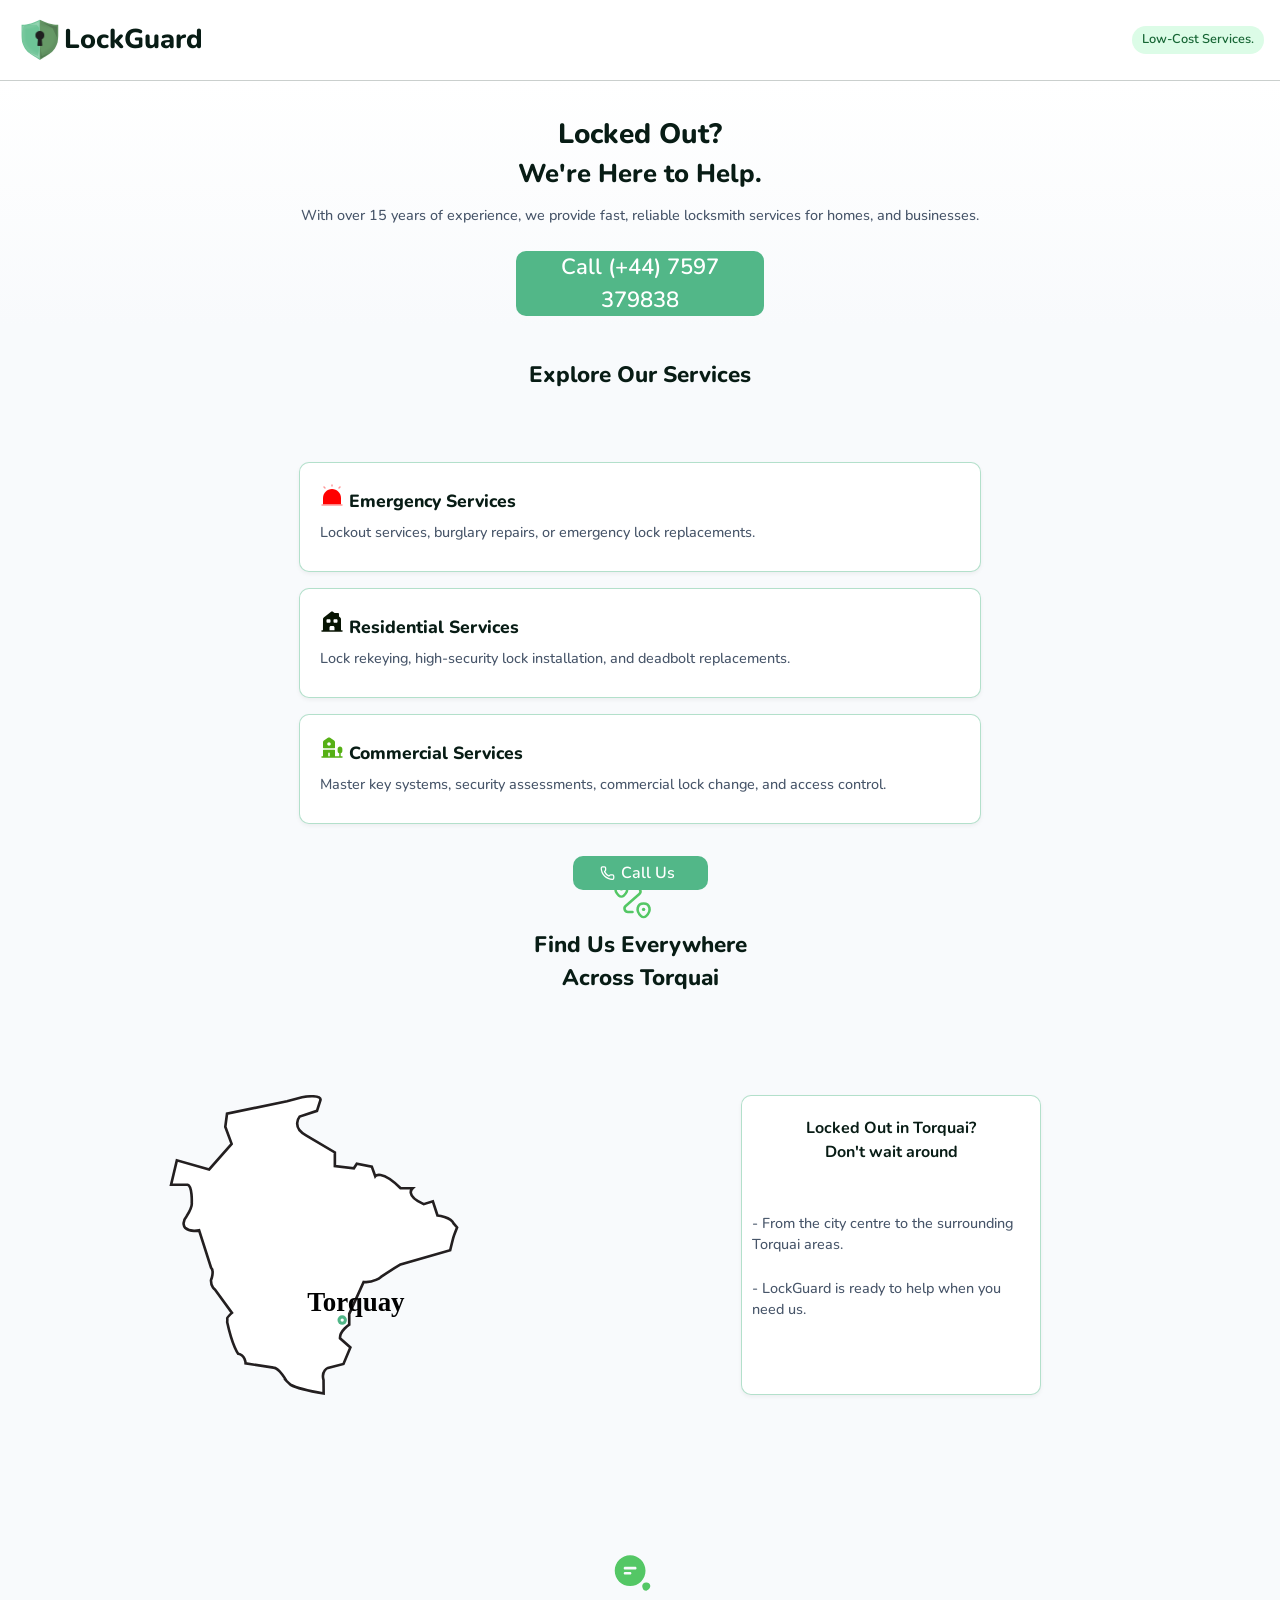
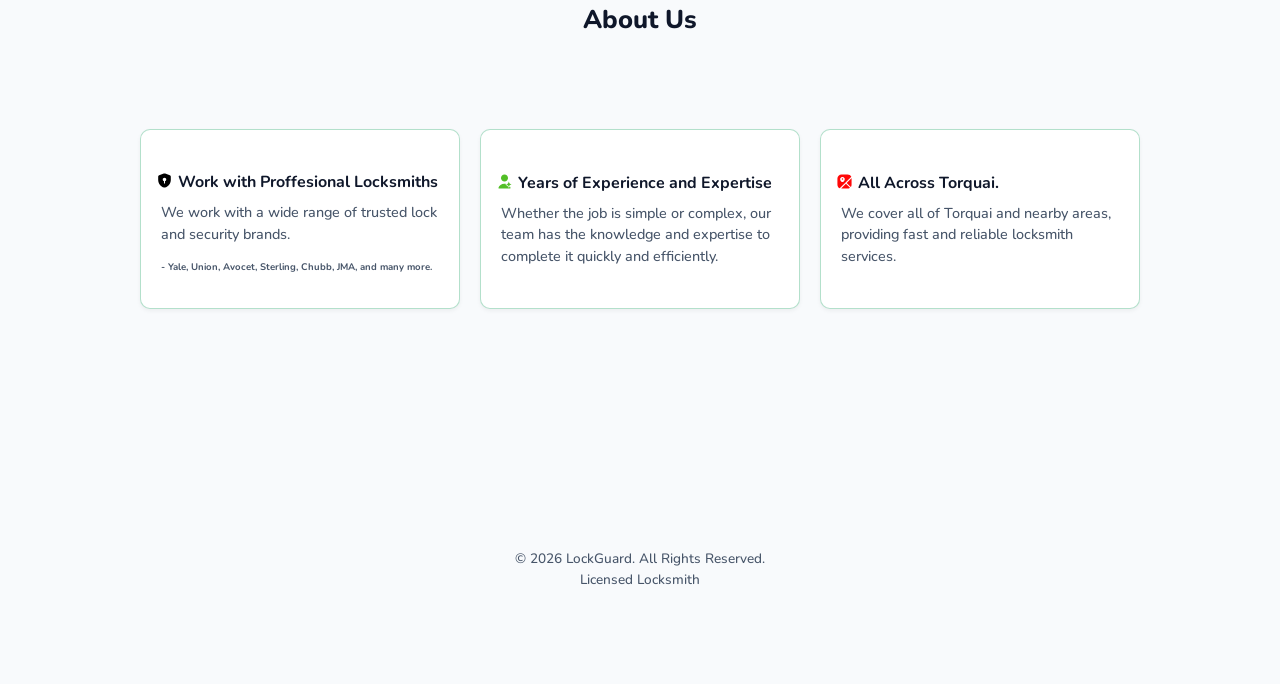
==== torquay/index.html @ 0bd4896e "torquay" ====
<!DOCTYPE html>
<html lang="en-GB">
<head>
  <meta charset="UTF-8" />
  <meta name="viewport" content="width=device-width, initial-scale=1.0" />
  <title>LockGuard</title>
  <link rel="icon" href="/assests/logo-title.png" class="title-logo">
  <link rel="stylesheet" href="/styles.css" />
  <link rel="preconnect" href="https://fonts.googleapis.com">
  <link rel="preconnect" href="https://fonts.gstatic.com" crossorigin>
  <link href="https://fonts.googleapis.com/css2?family=Nunito:ital,wght@0,200..1000;1,200..1000&display=swap" rel="stylesheet">
</head>
<body class="nunito-font">

  <!-- Sticky Num Bar -->
  <div class="emergency-bar">
    <a href="tel:+44 7597 379838" class="btn-call">
       <img src="/icons/phone.svg" class="call-icon">Call Us
    </a>
  </div>

  <!-- Header -->
  <header class="header">
    <div class="logo"><img src="/assests/logo.svg" alt="" class="lock-logo"> LockGuard</div>
    <div class="status-badge" id="statusBadge">Low-Cost Services.</div> 
  </header>

  <main>
    <!-- Hero Section -->
    <section class="hero">
      <h1>Locked Out?</h1> <h2>We're Here to Help.</h2>
      <p>With over 15 years of experience, we provide fast, reliable locksmith services for homes, and businesses.</p>
      
      <div class="hero-actions">
        <a href="tel:+44 7597 379838" class="btn btn-primary">Call (+44) 7597 379838</a>
      </div>
    </section>

    <!-- Services Grid -->
    <section id="services" class="services">
      <h1>Explore Our Services</h1>
      
      <div class="service-card">
        <h3><img src="/icons/alarm.svg" alt="" class="service-icon"> Emergency Services</h3>
        <p>Lockout services, burglary repairs, or emergency lock replacements.</p>
      </div>


      <div class="service-card">
        <h3><img src="/icons/house.svg" alt="" class="service-icon"> Residential Services</h3>
        <p>Lock rekeying, high-security lock installation, and deadbolt replacements.</p>
      </div>

      <div class="service-card">
        <h3><img src="/icons/building.svg" alt="" class="service-icon"> Commercial Services</h3>
        <p>Master key systems, security assessments, commercial lock change, and access control.</p>
      </div>
    </section>

    <section class="map-page">
      <div class="map-box">
        <img src="/icons/map-icon.svg" alt="" class="map-icon">
        <h2 class="map-title"> Find Us Everywhere <br>Across Torquai</h2>
        <div class="map-content">
          <img src="/assests/torquay-map.svg" alt="" class="devon-map">
          <div class="map-text">
            <p class="map-txt"> Locked Out in Torquai? <br> Don't wait around</p>
            <br>
            
            <p class="map-txt-b">- From the city centre to the surrounding Torquai areas.<br> <br> -  LockGuard is ready to help when you need us.</p>
          </div>
        </div>

      </div>

    </section>
    <div class="about-title">
    <img src="/icons/about-us.svg" alt="" class="map-icon">
    <h1 class="about-us">About Us</h1>
    </div>
    <section class="more-details">
        
          <div class="service-card-bottom bottom-card-l">
          <h4><img src="/icons/security-safe.svg" alt="" class="details-icon">Work with Proffesional Locksmiths</h4>
          <p class="details-text">We work with a wide range of trusted lock and security brands.</p>
          <p class="brands-text">- Yale, Union, Avocet, Sterling, Chubb, JMA, and many more.</p><br>
          </div>
          <div class="service-card-bottom">
          <h4><img src="/icons/experience.svg" alt="" class="details-icon">Years of Experience and Expertise</h4>
          <p class="details-text">Whether the job is simple or complex, our team has the knowledge and expertise to complete it quickly and efficiently.</p>
          </div>
          <div class="service-card-bottom">
          <h4><img src="/icons/map.svg" alt="" class="details-icon">All Across Torquai.</h4>
          <p class="details-text">We cover all of Torquai and nearby areas, providing fast and reliable locksmith services.</p>
          </div>
        
    </section>


  </main>

  <footer>
    <p>&copy; 2026 LockGuard. All Rights Reserved.</p>
    <p>Licensed Locksmith </p>
  </footer>

  <script src="/script.js"></script>
</body>
</html>
---- styles.css ----
/* Color Palette Variables - Edit these to change your theme easily */
:root {
  --primary: #1e3a8a;      /* Deep Blue */
  --accent: #f59e0b;       /* Gold / Safety Amber */
  --danger: #dc2626;       /* Urgent Red for Call Button */
  --bg-light: #f8fafc;
  --text-dark: #0f172a;
  --text-muted: #475569;
  --radius: 10px;
}

* {
  box-sizing: border-box;
  margin: 0;
  padding: 0;
  
}

.nunito-font {
  font-family: "Nunito", sans-serif;
  font-optical-sizing: auto;
  font-weight: 500;
  font-style: normal;
}

body {
  background-color: var(--bg-light);
  color: var(--text-dark);
  line-height: 1.5;
  padding-bottom: 70px; /* Space for sticky call */
}

/* Sticky Call btn */
.emergency-bar {
  position: fixed;
  bottom: 0;
  left: 0;
  right: 0;
  background: transparent;
  padding: 10px 16px;
  z-index: 1000;
  display: flex;
  justify-content:center;

}


.btn-call {
  background-color: #52b788;
  color: #ffffff;
  font-size: 1rem;
  text-align: center;
  display: flex;
  align-items: center;
  justify-content: center;
  text-decoration: none;
  border-radius: var(--radius);
  padding: 5px 0px;
  width: 15vh;
  border: none;
  outline: none;
  font-weight: 600;

  /* Animation properties */
  animation: phoneShake 3s infinite ease-in-out;
}

.btn-call:focus{
  border: none;
  outline: none;
}

/* 2. Define the keyframes */
@keyframes phoneShake {
  /* 0% to 70%: Button stays completely still (~2.1s pause) */
  0%, 70%, 100% {
    transform: rotate(0deg) scale(1);
  }
  
  /* 70% to 90%: Quick phone wiggle effect (~0.6s duration) */
  72% { transform: rotate(-6deg) scale(1.02); }
  75% { transform: rotate(6deg) scale(1.02); }
  78% { transform: rotate(-5deg); }
  81% { transform: rotate(5deg); }
  84% { transform: rotate(-3deg); }
  87% { transform: rotate(3deg); }
  90% { transform: rotate(0deg) scale(1); }
}

.call-icon {
  width: 16px;
  height: 16px;
  padding-right: 1px;
  
}

/* Header */
.header {
  display: flex;
  justify-content: space-between;
  align-items: center;
  padding: 16px;
  background-color: #ffffff;
  border-bottom: 1px solid #081c1536;
}

.logo {
  font-weight: 800;
  font-size: 1.4rem;
  color: #081c15;
  display: flex;
  flex-flow: row;
  align-items: center;
}

.lock-logo{
  width: 40px;
  height: 40px;
}

.status-badge {
  background-color: #dcfce7;
  color: #166534;
  font-size: 0.8rem;
  font-weight: 600;
  padding: 4px 10px;
  border-radius: 20px;
}

/* Hero Section */
.hero {
  padding: 32px 20px 10px 20px;
  text-align: center;
  background: linear-gradient(180deg, #ffffff 0%, var(--bg-light) 100%);
}

.hero h1 {
  font-size: 1.75rem;
  color: #081c15;
  font-weight: 800;
}

.hero h2 {
  font-size: 1.6rem;
  color: #081c15;
  margin-bottom: 12px;
  font-weight: 800;
}

.hero p {
  color: var(--text-muted);
  font-size: 0.9rem;
  margin-bottom: 24px;
}

.hero-actions {
  display: flex;
  flex-direction: column;
  justify-content: center;
  align-items: center;
  gap: 12px;
}

/* Buttons */
.btn {
  display: inline-block;
  padding: 12px 20px;
  border-radius: var(--radius);
  text-decoration: none;
  font-weight: 600;
  border: none;
  cursor: pointer;
  width: 75%;
}

.btn-primary {
  background-color: #52b788;
  color: #ffffff;
  border: none;
}

.btn-primary:hover{
  transform: scale(95%);
}

.btn-call

 

/* Services */

.service-icon{
  width: 20px;
  height: 20px;
  transform: translate(-10px, 1px, 0)

}

.services {
  padding: 32px 20px;
}

.services h1 {
  font-size: 1.4rem;
  margin-bottom: 50px;
  text-align: center;
  color: #081c15;
  font-weight: 800;
}

.service-card {
  background: #ffffff;
  padding: 20px;
  border-radius: var(--radius);
  margin-bottom: 16px;
  box-shadow: 0 2px 4px rgba(0,0,0,0.05);
  border: 1px solid #52b7886f;
 
}

.service-card h3 {
  font-size: 1.1rem;
  margin-bottom: 8px;
  color: #081c15;
  font-weight: 800;
}

.service-card p {
  font-size: 0.9rem;
  color: var(--text-muted);
}



.devon-map{
  width: 180x;
  height: 180px;
  margin-bottom: 50px;
}

.map-box{
  display: flex;
  align-items: center;
  justify-content: center;
  text-align: center;
  flex-flow: column;
  margin-bottom: 50px;
}

.map-title{
  text-align: center;
  margin-bottom: 50px;
  font-size: 1.4rem;
  color: #081c15;
  font-weight: 800;
}

.map-content{
  display: flex;
  flex-flow: row;
  justify-content: center;
}

.map-text{
  background: #ffffff;
  border-radius: var(--radius);
  box-shadow: 0 2px 4px rgba(0,0,0,0.05);
  border: 1px solid #52b7886f;
  height: 200px;
  width: 190px;
  padding: 5px;
  margin-left: 25px;
  margin-bottom: 50px;
  
}

.map-txt{
  color: #081c15;
  font-size: 0.8rem;
  font-weight: 700;
  text-align: center;
}

.map-txt-title-b{
  color: #081c15;
  font-size: 0.8rem;
  font-weight: 600;
  text-align: start;
  padding-left: 1px;  

}

.map-txt-b{
  color: var(--text-muted);
  font-size: 0.8rem;
  text-align: start;
  padding-left: 1px;
  margin-bottom: 5px;

}


.map-icon{
  width: 32px;
  height: 32px;
}

/* -- ABOUT US -- SECTION */


.more-details{
  display: flex;
  flex-flow: column;
  align-items: center;
}


.about-us{
  margin-bottom: 30px;
  text-align: center;
  font-size: 1.6rem;
  font-weight: 800;

}



.more-details h1{
  margin-bottom: 30px;
  text-align: center;
  font-size: 1.4rem;
}

.more-details h4{
  margin-bottom: 8px;
}

.details-text{
  font-size: 0.9rem;
  color: var(--text-muted);
  
}

.details-icon{
  width: 17px;
  height: 17px;
  transform: translate(-5px, 2px);
}

.brands-text{
  padding-top: 15px;
  font-size: 0.6rem;
  color: var(--text-muted);
  font-weight: 700;
}

.service-card-bottom {
  background: #ffffff;
  display: flex;
  flex-flow: column;
  justify-content: center;
  align-items: start;
  padding: 20px;
  border-radius: var(--radius);
  width: 90%;
  height: 180px;
  box-shadow: 0 2px 4px rgba(0,0,0,0.05);
  border: 1px solid #52b7886f;
  margin-bottom: 16px;
}

.bottom-card-l{
  padding-top: 50px;
}

.about-title{
  display: flex;
  align-items: center;
  justify-content: center;
  flex-flow: column;
  border: none;
  margin-bottom: 20px;
}

.hidden {
  display: none;
}

/* Footer */
footer {
  text-align: center;
  padding: 24px;
  font-size: 0.85rem;
  color: var(--text-muted);
  padding-top: 80px;
}

/* DESKTOP RESOLUTION */
@media (min-width: 900px) {

  .btn{
    max-width: 20%;
    height: 65px;
    display: flex;
    font-size: 22px;
    align-items: center;
    justify-content: center;
  }

  .services{
    display: flex;
    flex-flow: column;
    align-items: center;
  }

  .services h1{
    padding-bottom: 20px;
  }

  .service-card{
    width: 55%;
    height: 110px;
  }

  .more-details{
    display: flex;
    flex-flow: row;
    justify-content: center;
    padding-top: 30px;
    margin-bottom: 150px;
    
  }


  .service-card-bottom{
    width: 25%;
    margin-bottom: 20px;
    margin: 10px;
  }

  .call-icon{
    transform: translateX(-5px);
  }

  .btn-call{
    width: 15 vh;
    font-weight: 600;
  }


  .logo{
    font-size: 1.7rem;
  }

  .devon-map{
    margin-right: 50px;
    width: 350px;
    height: 300px;
  }

  .map-content{
    width: 100%;
    align-items: center;
    justify-content: space-around;
  }

  .map-title{
    margin-bottom: 100px;
  }

  .map-text{
    transform: translateX(-100px);
    width: 300px;
    height: 300px;

  }

  .map-txt{
    font-size: 1rem;
    margin-top: 15px;
    
  }

  .map-txt-title-b{
    font-size: 1rem;
    margin-top: 25px;
    padding-left: 5px;
  }


  .map-txt-b{
    font-size: 0.9rem;
    margin-top: 25px;
    padding-left: 5px;
  }

  .map-icon{
  width: 56px;
  height: 56px;
  padding-right: 15px;
  }

  .about-title{
    margin-top: 100px;
  }

  .lock-logo{
  width: 48px;
  height: 48px;
  }


}
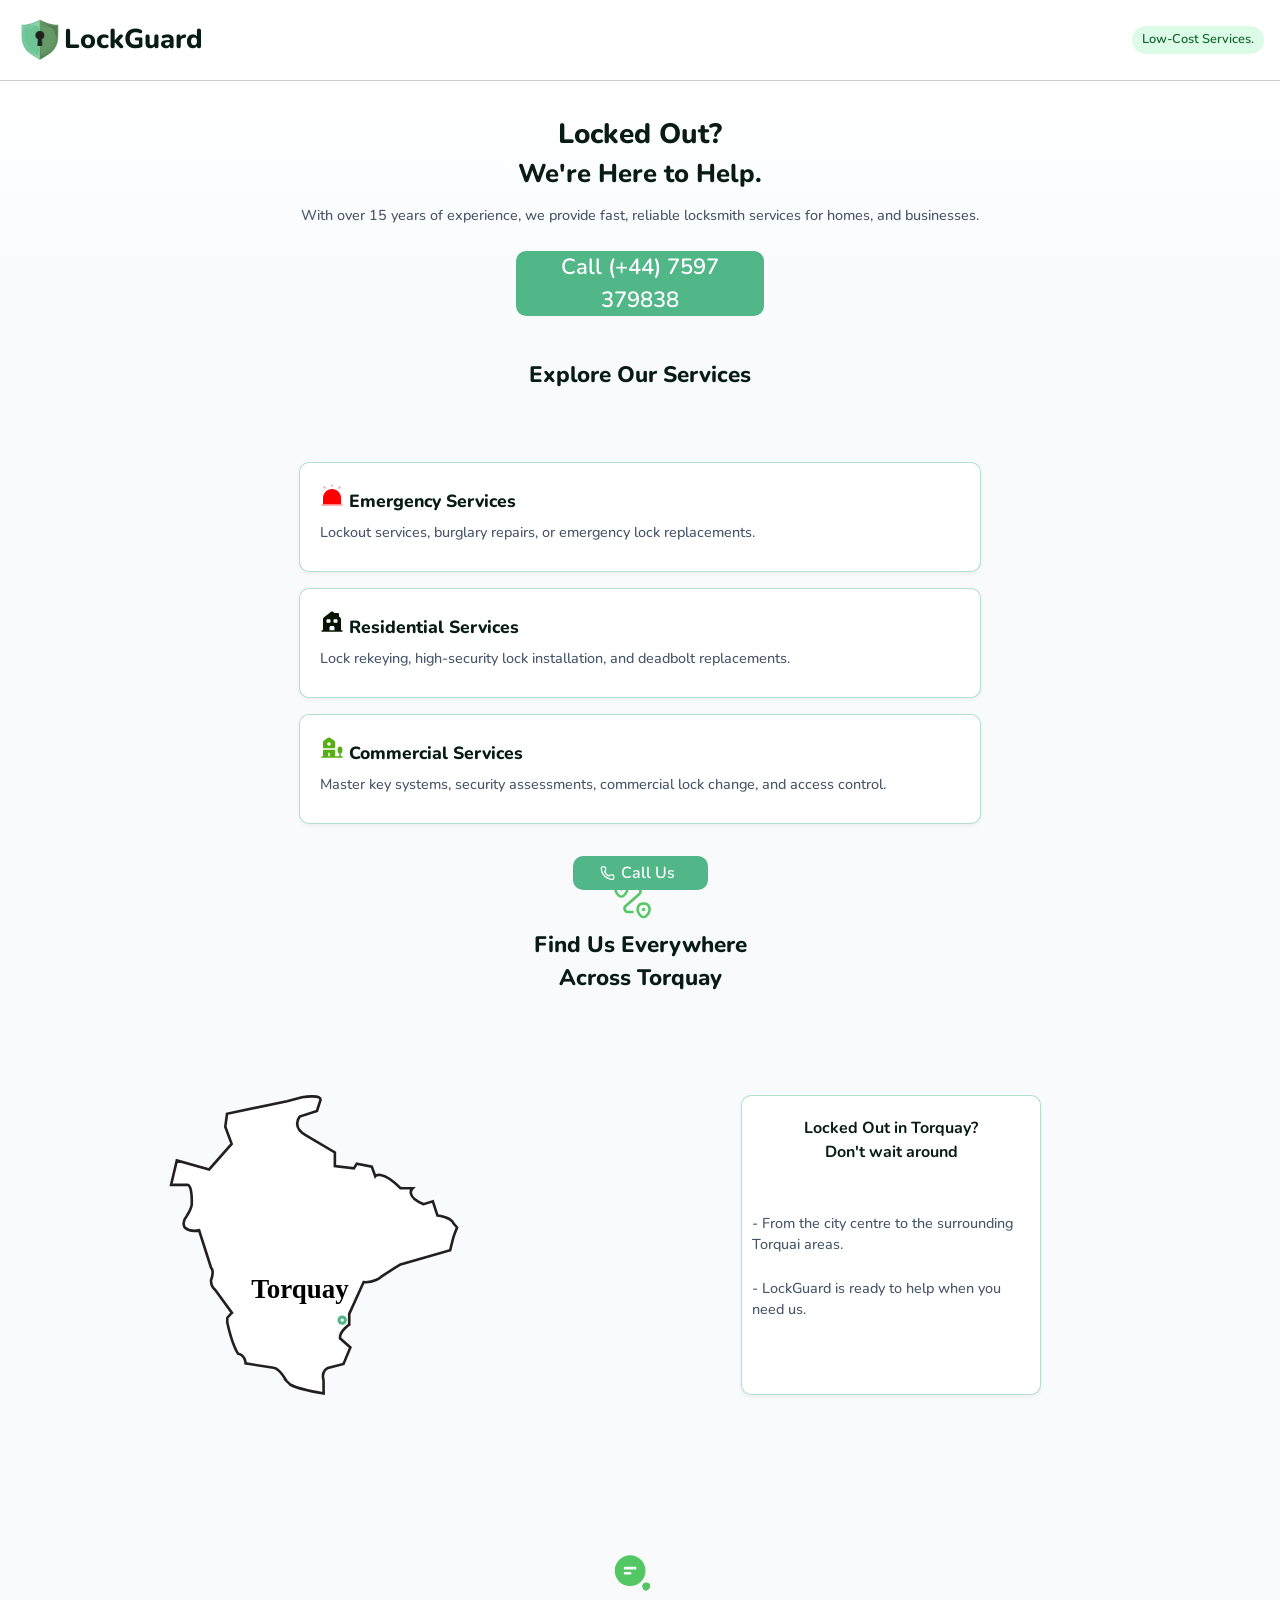
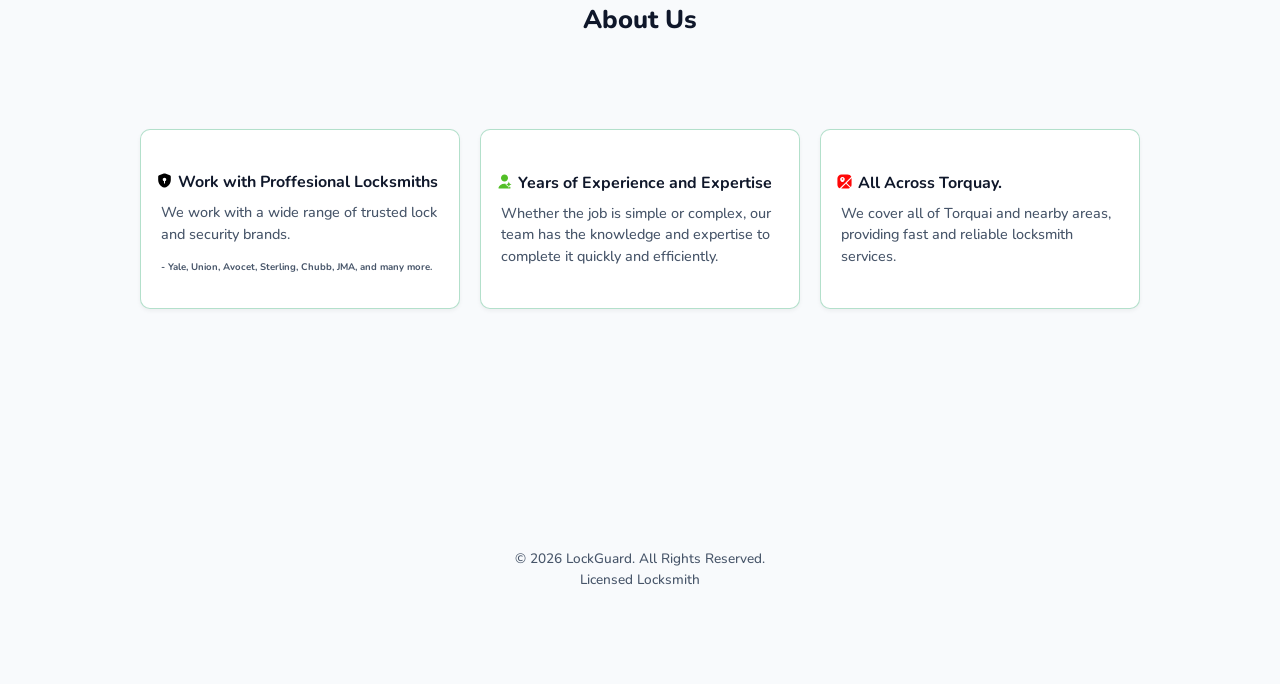
==== commit 74d22549: "torquay" ====
--- a/torquay/index.html
+++ b/torquay/index.html
@@ -60,11 +60,11 @@
     <section class="map-page">
       <div class="map-box">
         <img src="/icons/map-icon.svg" alt="" class="map-icon">
-        <h2 class="map-title"> Find Us Everywhere <br>Across Torquai</h2>
+        <h2 class="map-title"> Find Us Everywhere <br>Across Torquay</h2>
         <div class="map-content">
           <img src="/assests/torquay-map.svg" alt="" class="devon-map">
           <div class="map-text">
-            <p class="map-txt"> Locked Out in Torquai? <br> Don't wait around</p>
+            <p class="map-txt"> Locked Out in Torquay? <br> Don't wait around</p>
             <br>
             
             <p class="map-txt-b">- From the city centre to the surrounding Torquai areas.<br> <br> -  LockGuard is ready to help when you need us.</p>
@@ -90,7 +90,7 @@
           <p class="details-text">Whether the job is simple or complex, our team has the knowledge and expertise to complete it quickly and efficiently.</p>
           </div>
           <div class="service-card-bottom">
-          <h4><img src="/icons/map.svg" alt="" class="details-icon">All Across Torquai.</h4>
+          <h4><img src="/icons/map.svg" alt="" class="details-icon">All Across Torquay.</h4>
           <p class="details-text">We cover all of Torquai and nearby areas, providing fast and reliable locksmith services.</p>
           </div>
         
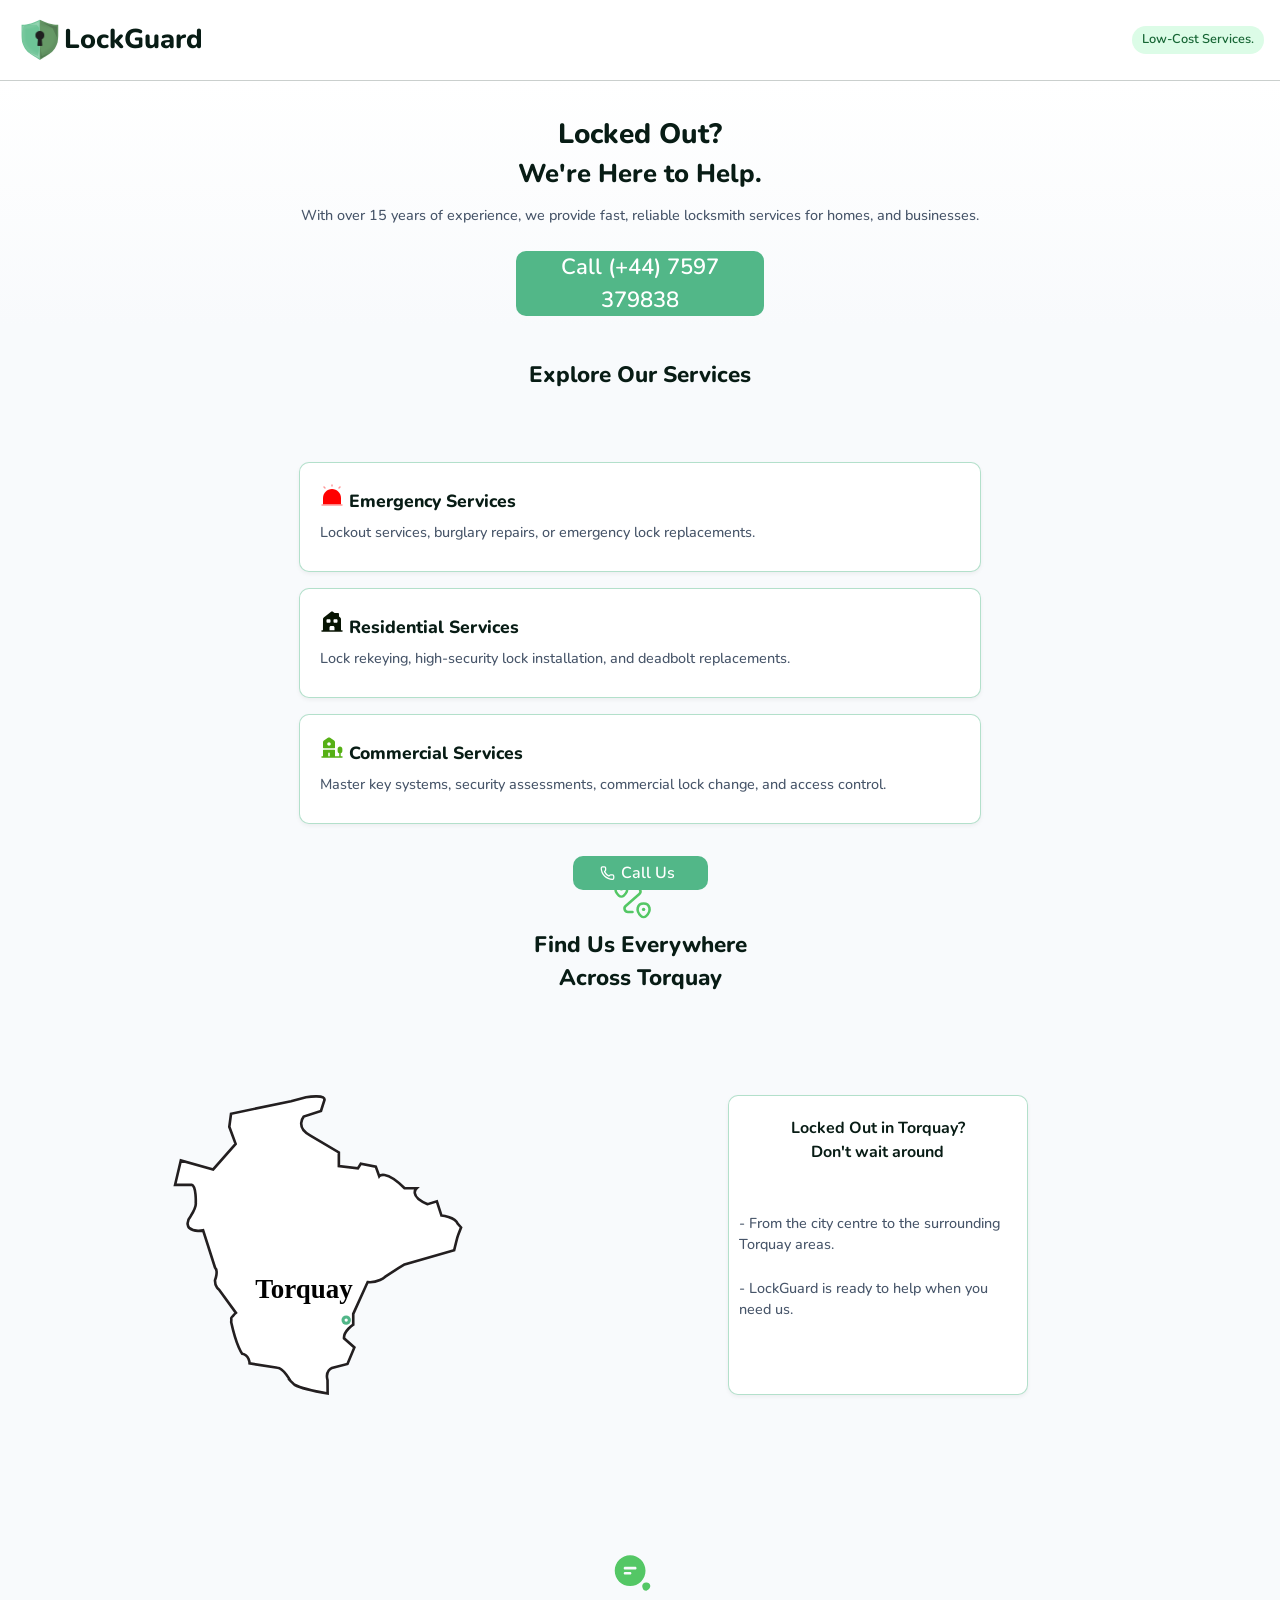
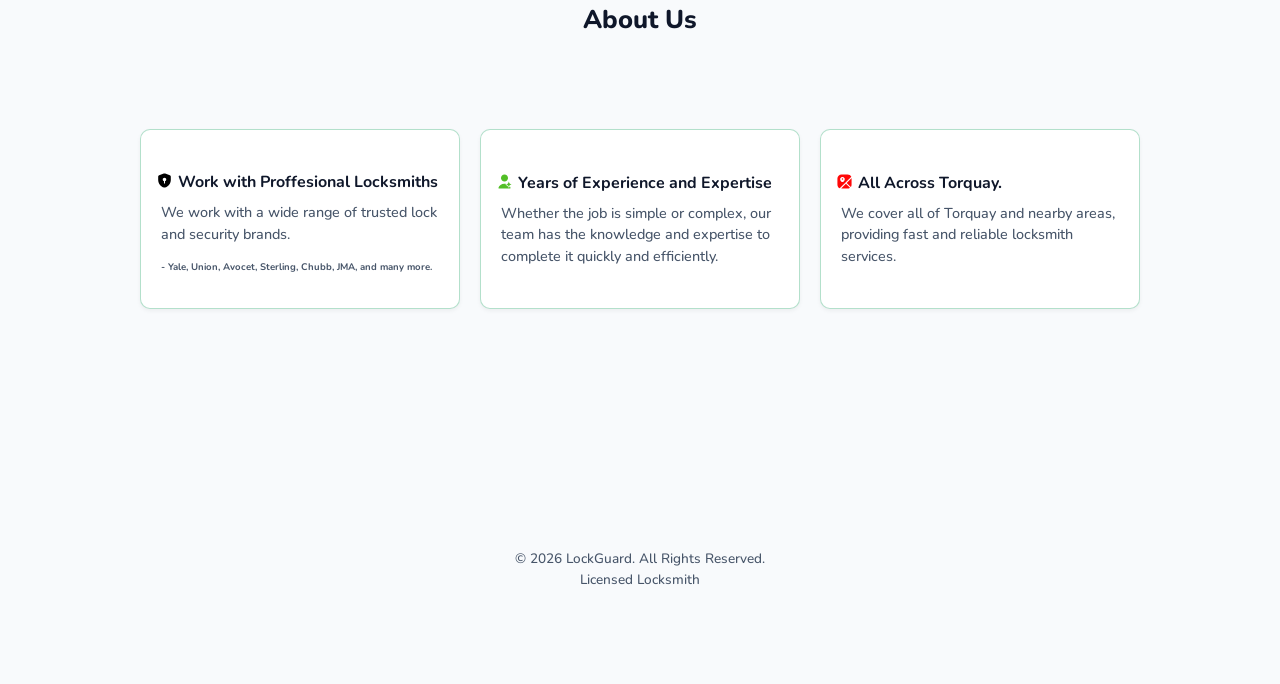
==== commit d90be62d: "typos" ====
--- a/torquay/index.html
+++ b/torquay/index.html
@@ -67,7 +67,7 @@
             <p class="map-txt"> Locked Out in Torquay? <br> Don't wait around</p>
             <br>
             
-            <p class="map-txt-b">- From the city centre to the surrounding Torquai areas.<br> <br> -  LockGuard is ready to help when you need us.</p>
+            <p class="map-txt-b">- From the city centre to the surrounding Torquay areas.<br> <br> -  LockGuard is ready to help when you need us.</p>
           </div>
         </div>
 
@@ -91,7 +91,7 @@
           </div>
           <div class="service-card-bottom">
           <h4><img src="/icons/map.svg" alt="" class="details-icon">All Across Torquay.</h4>
-          <p class="details-text">We cover all of Torquai and nearby areas, providing fast and reliable locksmith services.</p>
+          <p class="details-text">We cover all of Torquay and nearby areas, providing fast and reliable locksmith services.</p>
           </div>
         
     </section>
--- a/styles.css
+++ b/styles.css
@@ -236,6 +236,7 @@
   width: 180x;
   height: 180px;
   margin-bottom: 50px;
+  width: 50%;
 }
 
 .map-box{
@@ -256,6 +257,7 @@
 }
 
 .map-content{
+  width: 100%;
   display: flex;
   flex-flow: row;
   justify-content: center;
@@ -267,9 +269,9 @@
   box-shadow: 0 2px 4px rgba(0,0,0,0.05);
   border: 1px solid #52b7886f;
   height: 200px;
-  width: 190px;
+  width: 50%;
   padding: 5px;
-  margin-left: 25px;
+  margin-right: 10px;
   margin-bottom: 50px;
   
 }
